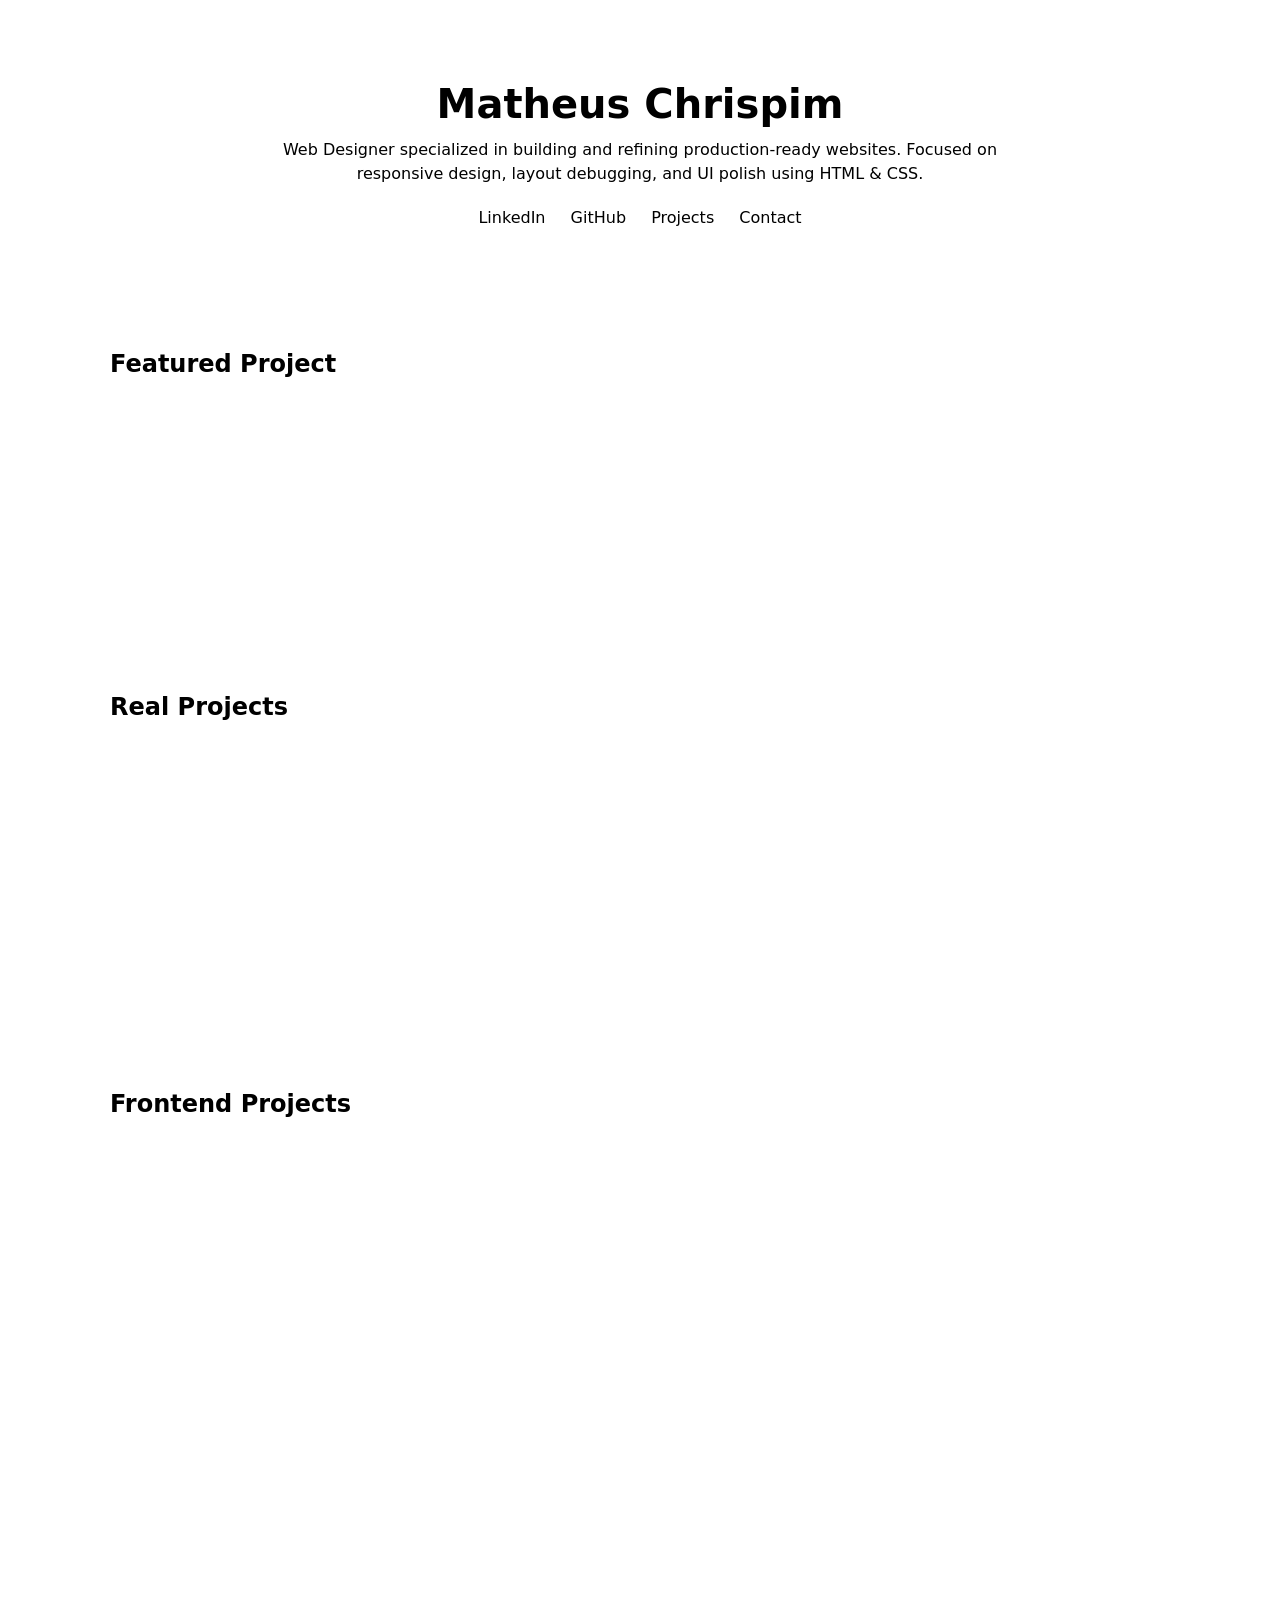
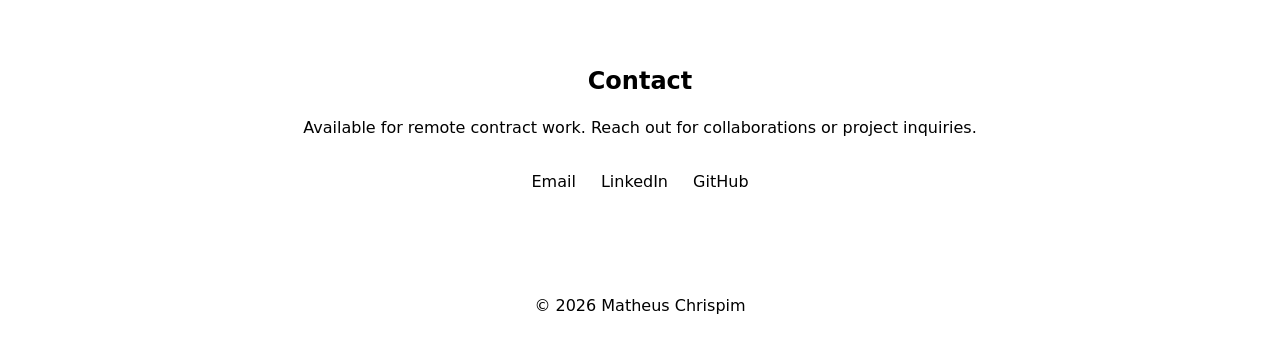
==== index.html @ 606d439c "primeira versão" ====
<!DOCTYPE html>
<html lang="en">
<head>
  <meta charset="UTF-8" />
  <meta name="viewport" content="width=device-width, initial-scale=1.0" />
  <meta name="description" content="Matheus Chrispim - Web Designer focused on production-ready websites, responsive layouts and UI refinement using HTML and CSS." />

  <!-- Favicon -->
  <link rel="icon" href="assets/icons/favicon.ico" />

  <!-- CSS (modular structure) -->
  <link rel="stylesheet" href="styles/main.css" />

  <title>Matheus Chrispim | Web Designer</title>
</head>
<body>

  <!-- HEADER / HERO -->
  <header class="header">
    <div class="header-inner">
      <h1 class="title">Matheus Chrispim</h1>
      <p class="subtitle">
        Web Designer specialized in building and refining production-ready websites.
        Focused on responsive design, layout debugging, and UI polish using HTML & CSS.
      </p>

      <nav class="nav">
        <a href="https://www.linkedin.com/in/SEU-LINK-AQUI" target="_blank" rel="noopener noreferrer">LinkedIn</a>
        <a href="https://github.com/matheuschrispim" target="_blank" rel="noopener noreferrer">GitHub</a>
        <a href="#projects">Projects</a>
        <a href="#contact">Contact</a>
      </nav>
    </div>
  </header>

  <main>

    <!-- FEATURED PROJECT -->
    <section class="section" id="featured">
      <div class="container">
        <h2>Featured Project</h2>

        <article class="card featured">
          <div class="card-content">
            <h3>Custom Video Player</h3>
            <p>
              Custom frontend component designed to provide controlled playback
              experience and user interaction monitoring.
            </p>

            <ul>
              <li>Custom video controls interface</li>
              <li>User interaction and playback tracking</li>
              <li>Responsive layout for multiple screen sizes</li>
            </ul>

            <div class="card-actions">
              <a href="#" target="_blank" rel="noopener">Live Demo</a>
              <a href="#" target="_blank" rel="noopener">View Code</a>
            </div>
          </div>
        </article>
      </div>
    </section>

    <!-- REAL PROJECTS -->
    <section class="section" id="projects">
      <div class="container">
        <h2>Real Projects</h2>

        <div class="grid">

          <article class="card">
            <img src="assets/images/projects/mundo-fisiologia.png" alt="Mundo Fisiologia preview" class="project-image" />
            <h3>Mundo Fisiologia</h3>
            <p>Client website built using Wix platform.</p>

            <ul>
              <li>Layout structuring and content organization</li>
              <li>Improved readability and visual hierarchy</li>
              <li>Responsive adjustments and UI refinements</li>
            </ul>

            <div class="card-actions">
              <a href="#" target="_blank" rel="noopener">View Website</a>
            </div>
          </article>

          <article class="card">
            <img src="assets/images/projects/microbicherio.png" alt="Microbicherio preview" class="project-image" />
            <h3>Microbicherio</h3>
            <p>Website created with limited brand assets.</p>

            <ul>
              <li>Typography and color system definition</li>
              <li>Layout structuring and section organization</li>
              <li>Consistency and usability improvements</li>
            </ul>

            <div class="card-actions">
              <a href="#" target="_blank" rel="noopener">View Website</a>
            </div>
          </article>

        </div>
      </div>
    </section>

    <!-- FRONTEND PROJECTS -->
    <section class="section">
      <div class="container">
        <h2>Frontend Projects</h2>

        <div class="grid">

          <article class="card">
            <h3>SWOT Analysis</h3>
            <p>Structured layout with clear hierarchy.</p>
            <ul>
              <li>HTML and CSS layout</li>
              <li>Responsive behavior</li>
              <li>Spacing and alignment refinement</li>
            </ul>
            <div class="card-actions">
              <a href="https://matheuschrispim.github.io/Analise-Swot/" target="_blank" rel="noopener">Live</a>
              <a href="https://github.com/matheuschrispim/Analise-Swot" target="_blank" rel="noopener">Code</a>
            </div>
          </article>

          <article class="card">
            <h3>Travel Planner</h3>
            <p>Content-focused responsive layout.</p>
            <ul>
              <li>Content hierarchy improvement</li>
              <li>Mobile-first adjustments</li>
              <li>Layout consistency</li>
            </ul>
            <div class="card-actions">
              <a href="https://matheuschrispim.github.io/Roteiro-de-Viagem/" target="_blank" rel="noopener">Live</a>
              <a href="https://github.com/matheuschrispim/Roteiro-de-Viagem" target="_blank" rel="noopener">Code</a>
            </div>
          </article>

          <article class="card">
            <h3>Product Preview Card</h3>
            <p>Modern UI component.</p>
            <ul>
              <li>Flexbox layout</li>
              <li>Responsive structure</li>
              <li>UI refinement</li>
            </ul>
            <div class="card-actions">
              <a href="https://matheuschrispim.github.io/Product-Preview-Card/" target="_blank" rel="noopener">Live</a>
              <a href="https://github.com/matheuschrispim/Product-Preview-Card" target="_blank" rel="noopener">Code</a>
            </div>
          </article>

          <article class="card">
            <h3>Results Summary</h3>
            <p>Data-driven interface.</p>
            <ul>
              <li>Visual hierarchy</li>
              <li>Component structuring</li>
              <li>Responsive layout</li>
            </ul>
            <div class="card-actions">
              <a href="https://matheuschrispim.github.io/Result-Sumary/" target="_blank" rel="noopener">Live</a>
              <a href="https://github.com/matheuschrispim/Result-Sumary" target="_blank" rel="noopener">Code</a>
            </div>
          </article>

          <article class="card">
            <h3>QR Code Component</h3>
            <p>Minimal responsive component.</p>
            <ul>
              <li>Alignment and spacing</li>
              <li>Clean UI structure</li>
              <li>Mobile optimization</li>
            </ul>
            <div class="card-actions">
              <a href="https://matheuschrispim.github.io/qr-code-component/" target="_blank" rel="noopener">Live</a>
              <a href="https://github.com/matheuschrispim/qr-code-component" target="_blank" rel="noopener">Code</a>
            </div>
          </article>

          <article class="card">
            <h3>The Last of Us UI</h3>
            <p>Styled interface inspired by game UI.</p>
            <ul>
              <li>Custom styling</li>
              <li>Layout structuring</li>
              <li>Visual identity adaptation</li>
            </ul>
            <div class="card-actions">
              <a href="https://matheuschrispim.github.io/projeto-the-las-of-us/" target="_blank" rel="noopener">Live</a>
              <a href="https://github.com/matheuschrispim/projeto-the-las-of-us" target="_blank" rel="noopener">Code</a>
            </div>
          </article>

        </div>
      </div>
    </section>

    <!-- CONTACT -->
    <section id="contact" class="section contact">
      <div class="container">
        <h2>Contact</h2>
        <p>
          Available for remote contract work. Reach out for collaborations or project inquiries.
        </p>

        <div class="contact-links">
          <a href="mailto:matheuss.chrispim@gmail.com">Email</a>
          <a href="https://www.linkedin.com/in/SEU-LINK-AQUI" target="_blank" rel="noopener noreferrer">LinkedIn</a>
          <a href="https://github.com/matheuschrispim" target="_blank" rel="noopener noreferrer">GitHub</a>
        </div>
      </div>
    </section>

  </main>

  <footer class="footer">
    <p>© 2026 Matheus Chrispim</p>
  </footer>

  <!-- JS -->
  <script src="scripts/main.js" defer></script>

</body>
</html>
---- styles/main.css ----
/* styles/main.css */

/* Imports (order matters) */
@import url('./variables.css');
@import url('./components.css');

/* Base / Reset */
* {
  box-sizing: border-box;
}

html, body {
  margin: 0;
  padding: 0;
}

body {
  font-family: system-ui, -apple-system, Segoe UI, Roboto, Arial, sans-serif;
  background: var(--color-bg);
  color: var(--color-text);
  line-height: 1.5;
  -webkit-font-smoothing: antialiased;
}

img {
  max-width: 100%;
  display: block;
}

a {
  color: var(--color-primary);
  text-decoration: none;
  transition: color 0.2s ease;
}

a:hover {
  color: var(--color-primary-light);
}

/* Layout */
.container {
  width: 100%;
  max-width: 1100px;
  margin: 0 auto;
  padding: 0 20px;
}

.section {
  padding: 60px 0;
}

h1, h2, h3 {
  margin: 0 0 10px;
  line-height: 1.2;
}

h2 {
  margin-bottom: 20px;
}

p {
  margin: 0 0 10px;
  color: var(--color-text-muted);
}

ul {
  margin: 10px 0;
  padding-left: 18px;
}

/* Header */
.header {
  padding: 80px 20px 60px;
  text-align: center;
}

.header-inner {
  max-width: 800px;
  margin: 0 auto;
}

.title {
  font-size: 2.5rem;
}

.subtitle {
  margin-top: 10px;
  color: var(--color-text-muted);
}

.nav {
  margin-top: 20px;
}

.nav a {
  margin: 0 10px;
  font-weight: 500;
}

/* Grid */
.grid {
  display: grid;
  grid-template-columns: repeat(auto-fit, minmax(260px, 1fr));
  gap: 20px;
}

/* Cards (layout-level adjustments) */
.card {
  display: flex;
  flex-direction: column;
  justify-content: space-between;
  height: 100%;
}

.card-actions {
  margin-top: 15px;
  display: flex;
  gap: 10px;
}

.project-image {
  border-radius: 8px;
  margin-bottom: 10px;
}

/* Featured */
.featured {
  border: 1px solid var(--color-primary);
  background: linear-gradient(145deg, var(--color-card), var(--color-bg));
}

/* Contact */
.contact {
  text-align: center;
}

.contact-links {
  margin-top: 20px;
}

.contact-links a {
  display: inline-block;
  margin: 10px;
}

/* Footer */
.footer {
  text-align: center;
  padding: 30px 20px;
  color: var(--color-text-muted);
}

/* Utilities */
.hidden {
  display: none;
}

/* Responsive tweaks */
@media (max-width: 600px) {
  .title {
    font-size: 2rem;
  }

  .section {
    padding: 40px 0;
  }
}
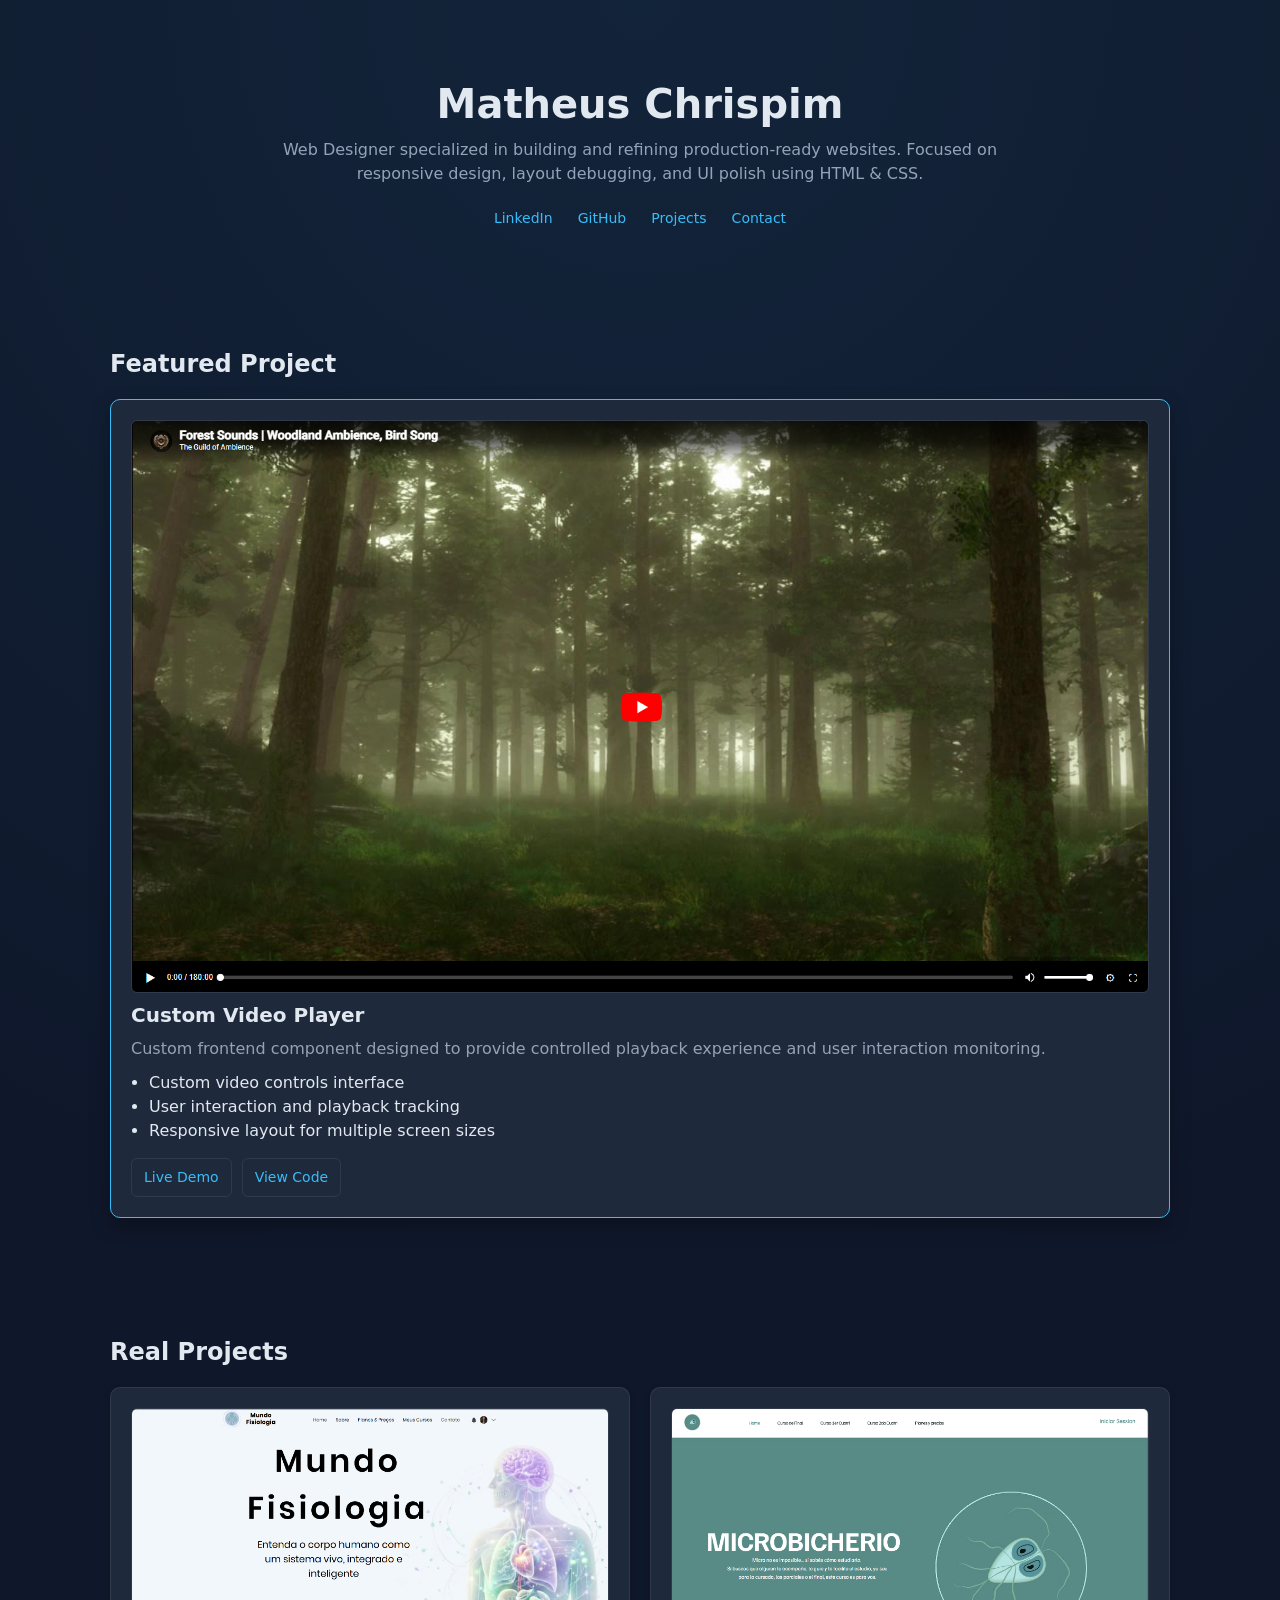
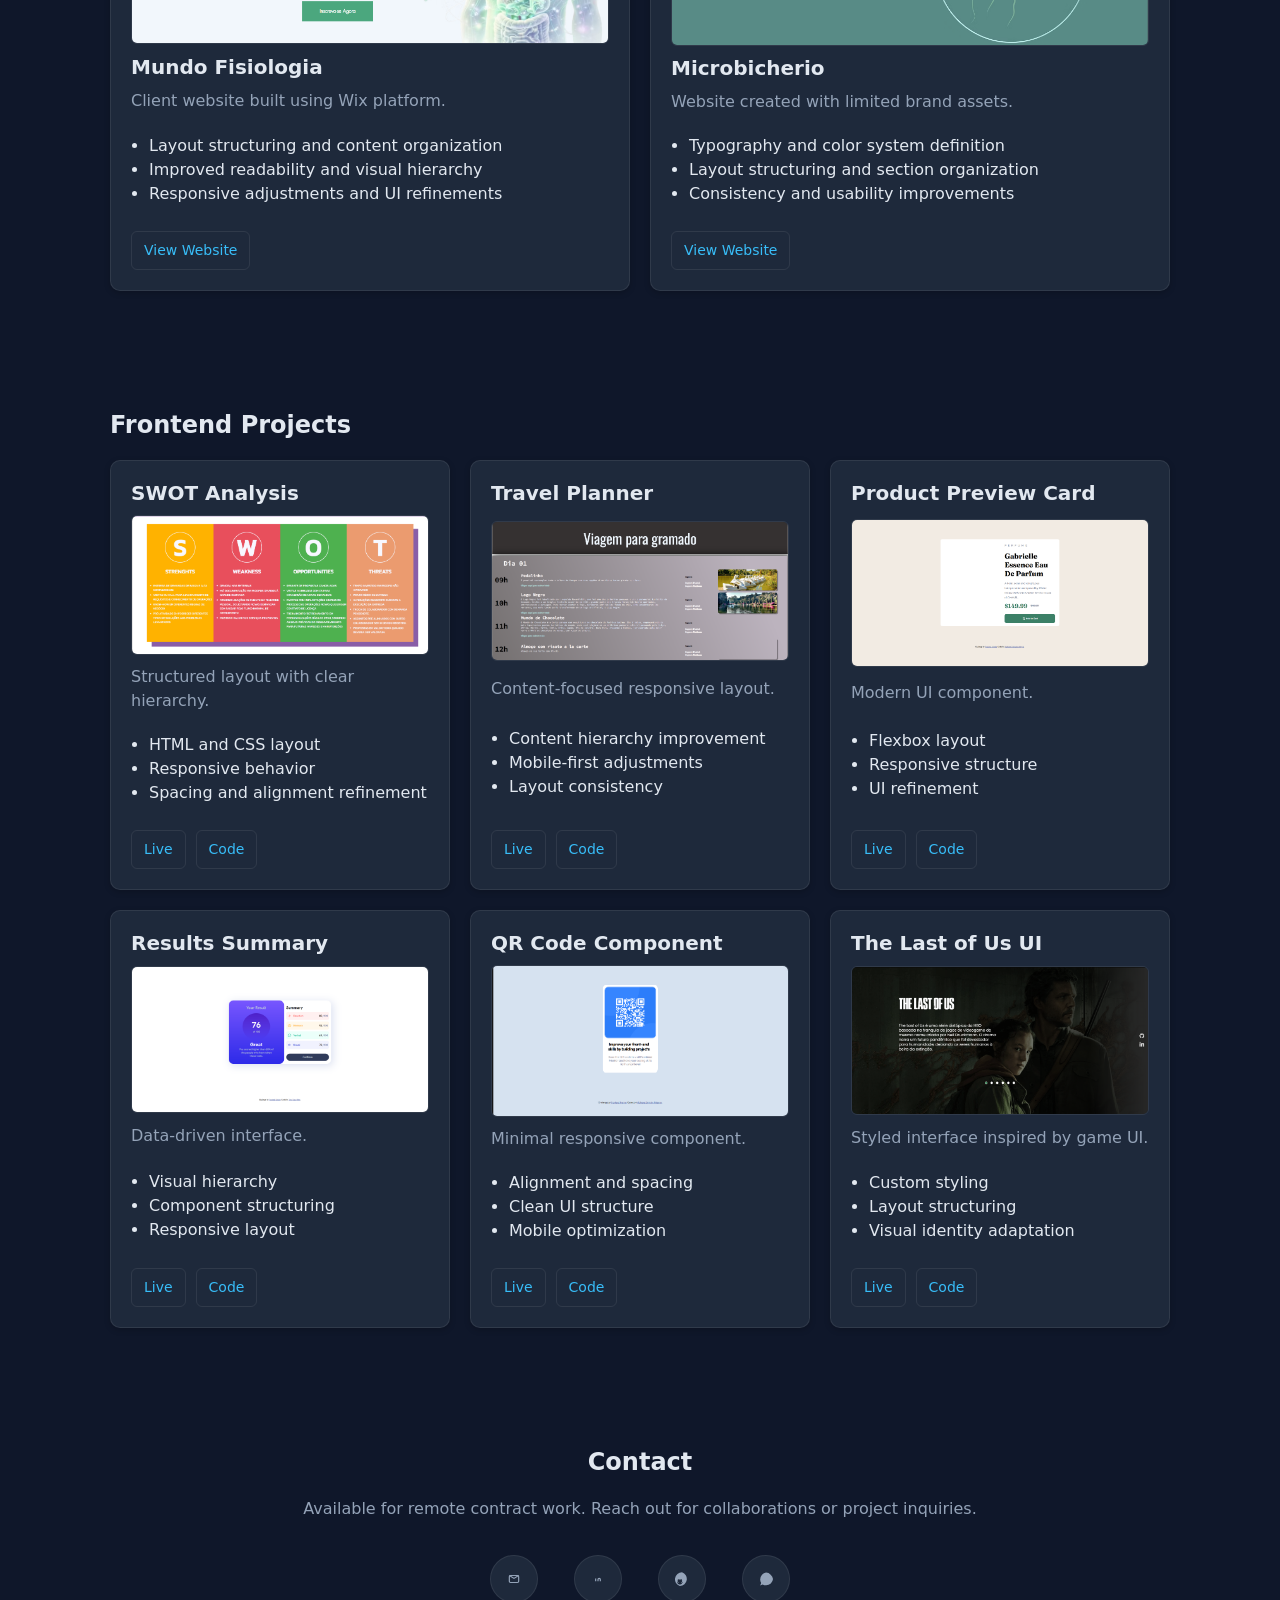
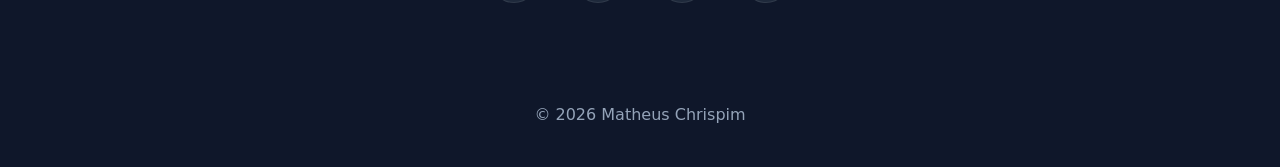
==== commit 5bea3aa5: "adicionando imagens de projetos no portfolio" ====
--- a/index.html
+++ b/index.html
@@ -5,11 +5,14 @@
   <meta name="viewport" content="width=device-width, initial-scale=1.0" />
   <meta name="description" content="Matheus Chrispim - Web Designer focused on production-ready websites, responsive layouts and UI refinement using HTML and CSS." />
 
-  <!-- Favicon -->
+
   <link rel="icon" href="assets/icons/favicon.ico" />
 
-  <!-- CSS (modular structure) -->
+
   <link rel="stylesheet" href="styles/main.css" />
+  <link rel="stylesheet" href="styles/variable.css"/>
+  <link rel="stylesheet" href="styles/component.css"/>
+  <link rel="stylesheet" href="styles/project.css"/>
 
   <title>Matheus Chrispim | Web Designer</title>
 </head>
@@ -25,7 +28,7 @@
       </p>
 
       <nav class="nav">
-        <a href="https://www.linkedin.com/in/SEU-LINK-AQUI" target="_blank" rel="noopener noreferrer">LinkedIn</a>
+        <a href="https://www.linkedin.com/in/matheus-chrispim-pelegrin/" target="_blank" rel="noopener noreferrer">LinkedIn</a>
         <a href="https://github.com/matheuschrispim" target="_blank" rel="noopener noreferrer">GitHub</a>
         <a href="#projects">Projects</a>
         <a href="#contact">Contact</a>
@@ -41,6 +44,12 @@
         <h2>Featured Project</h2>
 
         <article class="card featured">
+          <img 
+            src="assets/imgs/playerPreview.png" 
+            alt="Custom Video Player Preview"
+            class="project-image"
+          />
+
           <div class="card-content">
             <h3>Custom Video Player</h3>
             <p>
@@ -55,8 +64,8 @@
             </ul>
 
             <div class="card-actions">
-              <a href="#" target="_blank" rel="noopener">Live Demo</a>
-              <a href="#" target="_blank" rel="noopener">View Code</a>
+              <a href="https://matheuschrispim.github.io/VideoPlayerForWix/" target="_blank" rel="noopener">Live Demo</a>
+              <a href="https://github.com/MatheusChrispim/VideoPlayerForWix" target="_blank" rel="noopener">View Code</a>
             </div>
           </div>
         </article>
@@ -71,7 +80,7 @@
         <div class="grid">
 
           <article class="card">
-            <img src="assets/images/projects/mundo-fisiologia.png" alt="Mundo Fisiologia preview" class="project-image" />
+            <img src="assets/imgs/mundoFisiologia.png" alt="Mundo Fisiologia preview" class="project-image" />
             <h3>Mundo Fisiologia</h3>
             <p>Client website built using Wix platform.</p>
 
@@ -82,12 +91,12 @@
             </ul>
 
             <div class="card-actions">
-              <a href="#" target="_blank" rel="noopener">View Website</a>
-            </div>
-          </article>
-
-          <article class="card">
-            <img src="assets/images/projects/microbicherio.png" alt="Microbicherio preview" class="project-image" />
+              <a href="https://mundoFisiologia.com" target="_blank" rel="noopener">View Website</a>
+            </div>
+          </article>
+
+          <article class="card">
+            <img src="assets/imgs/microbicherio.png" alt="Microbicherio preview" class="project-image" />
             <h3>Microbicherio</h3>
             <p>Website created with limited brand assets.</p>
 
@@ -98,7 +107,7 @@
             </ul>
 
             <div class="card-actions">
-              <a href="#" target="_blank" rel="noopener">View Website</a>
+              <a href="https://microbicherio.com" target="_blank" rel="noopener">View Website</a>
             </div>
           </article>
 
@@ -113,8 +122,16 @@
 
         <div class="grid">
 
+
           <article class="card">
             <h3>SWOT Analysis</h3>
+              <img 
+                src="assets/imgs/swot.png" 
+                alt="Project preview"
+                class="project-image"
+              />            
+
+
             <p>Structured layout with clear hierarchy.</p>
             <ul>
               <li>HTML and CSS layout</li>
@@ -129,6 +146,12 @@
 
           <article class="card">
             <h3>Travel Planner</h3>
+              <img 
+                src="assets/imgs/travel planner.png" 
+                alt="Project preview"
+                class="project-image"
+              />   
+
             <p>Content-focused responsive layout.</p>
             <ul>
               <li>Content hierarchy improvement</li>
@@ -142,7 +165,13 @@
           </article>
 
           <article class="card">
+            
             <h3>Product Preview Card</h3>
+              <img 
+                src="assets/imgs/product.png" 
+                alt="Project preview"
+                class="project-image"
+              />   
             <p>Modern UI component.</p>
             <ul>
               <li>Flexbox layout</li>
@@ -157,6 +186,11 @@
 
           <article class="card">
             <h3>Results Summary</h3>
+              <img 
+                src="assets/imgs/summary results.png" 
+                alt="Project preview"
+                class="project-image"
+              />   
             <p>Data-driven interface.</p>
             <ul>
               <li>Visual hierarchy</li>
@@ -171,6 +205,11 @@
 
           <article class="card">
             <h3>QR Code Component</h3>
+              <img 
+                src="assets/imgs/qr-component.png" 
+                alt="Project preview"
+                class="project-image"
+              />               
             <p>Minimal responsive component.</p>
             <ul>
               <li>Alignment and spacing</li>
@@ -185,6 +224,11 @@
 
           <article class="card">
             <h3>The Last of Us UI</h3>
+              <img 
+                src="assets/imgs/the last of us preview.png" 
+                alt="Project preview"
+                class="project-image"
+              />               
             <p>Styled interface inspired by game UI.</p>
             <ul>
               <li>Custom styling</li>
@@ -209,11 +253,40 @@
           Available for remote contract work. Reach out for collaborations or project inquiries.
         </p>
 
-        <div class="contact-links">
-          <a href="mailto:matheuss.chrispim@gmail.com">Email</a>
-          <a href="https://www.linkedin.com/in/SEU-LINK-AQUI" target="_blank" rel="noopener noreferrer">LinkedIn</a>
-          <a href="https://github.com/matheuschrispim" target="_blank" rel="noopener noreferrer">GitHub</a>
-        </div>
+      <div class="contact-links">
+
+        <!-- Email -->
+        <a href="mailto:matheuss.chrispim@gmail.com" target="_blank" aria-label="Email">
+        <svg viewBox="0 0 24 24" class="icon">
+          <path d="M4 4h16v16H4z" fill="none"/>
+          <path d="M4 6l8 5 8-5" fill="none" stroke="currentColor" stroke-width="2"/>
+          <rect x="4" y="6" width="16" height="12" rx="2" ry="2" fill="none" stroke="currentColor" stroke-width="2"/>
+        </svg>
+        </a>
+
+        <!-- LinkedIn -->
+        <a href="https://www.linkedin.com/in/matheus-chrispim-pelegrin/" target="_blank" rel="noopener noreferrer" aria-label="LinkedIn">
+          <svg viewBox="0 0 24 24" class="icon">
+            <path d="M4 4h16v16H4z" fill="none"/>
+            <path d="M8 11v5M8 8v.01M12 16v-3a2 2 0 114 0v3" fill="none" stroke="currentColor" stroke-width="2"/>
+          </svg>
+        </a>
+
+        <!-- GitHub -->
+        <a href="https://github.com/matheuschrispim" target="_blank" rel="noopener noreferrer" aria-label="GitHub">
+          <svg viewBox="0 0 24 24" class="icon">
+            <path fill="currentColor" d="M12 .5a12 12 0 00-3.8 23.4c.6.1.8-.2.8-.6v-2c-3.3.7-4-1.5-4-1.5-.5-1.2-1.3-1.5-1.3-1.5-1-.7.1-.7.1-.7 1.1.1 1.7 1.1 1.7 1.1 1 .1.7-1.1.7-1.1-.9-.1-1.8-.5-1.8-2.1 0-.5.2-1 .6-1.3-.1-.2-.3-.9.1-1.8 0 0 .5-.2 1.7.6a5.8 5.8 0 013.1 0c1.2-.8 1.7-.6 1.7-.6.4.9.2 1.6.1 1.8.4.3.6.8.6 1.3 0 1.6-.9 2-1.8 2.1 0 0-.3 1.2.7 1.1 0 0 .6-1 1.7-1.1 0 0 1.1 0 .1.7 0 0-.8.3-1.3 1.5 0 0-.7 2.2-4 1.5v2c0 .4.2.7.8.6A12 12 0 0012 .5z"/>
+          </svg>
+        </a>
+
+        <!-- WhatsApp -->
+        <a href="https://wa.me/5492210000000" target="_blank" aria-label="WhatsApp">
+          <svg viewBox="0 0 24 24" class="icon">
+            <path fill="currentColor" d="M20 4.5A11.8 11.8 0 0012.1 1 11.9 11.9 0 002 12.8a11.7 11.7 0 001.7 6.1L2 23l4.2-1.6a11.9 11.9 0 005.9 1.5h.1A11.9 11.9 0 0024 12a11.7 11.7 0 00-4-7.5z"/>
+          </svg>
+        </a>
+
+      </div>
       </div>
     </section>
 
@@ -224,7 +297,7 @@
   </footer>
 
   <!-- JS -->
-  <script src="scripts/main.js" defer></script>
+  <script src="scripts/mains.js" defer></script>
 
 </body>
 </html>
--- a/styles/main.css
+++ b/styles/main.css
@@ -1,9 +1,3 @@
-/* styles/main.css */
-
-/* Imports (order matters) */
-@import url('./variables.css');
-@import url('./components.css');
-
 /* Base / Reset */
 * {
   box-sizing: border-box;
@@ -16,7 +10,12 @@
 
 body {
   font-family: system-ui, -apple-system, Segoe UI, Roboto, Arial, sans-serif;
-  background: var(--color-bg);
+  background: radial-gradient(
+      circle at top,
+      rgba(56, 189, 248, 0.08),
+      transparent 40%
+    ),
+    var(--color-bg);
   color: var(--color-text);
   line-height: 1.5;
   -webkit-font-smoothing: antialiased;
--- a/styles/variable.css
+++ b/styles/variable.css
@@ -0,0 +1,42 @@
+:root {
+  /* Colors */
+  --color-bg: #0f172a;
+  --color-card: #1e293b;
+  --color-primary: #38bdf8;
+  --color-primary-light: #7dd3fc;
+  --color-text: #e2e8f0;
+  --color-text-muted: #94a3b8;
+  --color-border: rgba(255, 255, 255, 0.08);
+
+  /* Typography */
+  --font-family-base: system-ui, -apple-system, Segoe UI, Roboto, Arial, sans-serif;
+  --font-size-sm: 0.875rem;
+  --font-size-base: 1rem;
+  --font-size-lg: 1.25rem;
+  --font-size-xl: 2rem;
+
+  /* Spacing (8px system) */
+  --space-1: 4px;
+  --space-2: 8px;
+  --space-3: 12px;
+  --space-4: 16px;
+  --space-5: 20px;
+  --space-6: 24px;
+  --space-7: 32px;
+  --space-8: 40px;
+  --space-9: 60px;
+
+  /* Radius */
+  --radius-sm: 6px;
+  --radius-md: 10px;
+  --radius-lg: 16px;
+
+  /* Shadows */
+  --shadow-sm: 0 2px 6px rgba(0, 0, 0, 0.2);
+  --shadow-md: 0 8px 20px rgba(0, 0, 0, 0.3);
+  --shadow-lg: 0 12px 30px rgba(0, 0, 0, 0.4);
+
+  /* Transitions */
+  --transition-fast: 0.15s ease;
+  --transition-base: 0.25s ease
+}
--- a/styles/component.css
+++ b/styles/component.css
@@ -0,0 +1,145 @@
+/* Card Component*/
+.card {
+  background: var(--color-card);
+  border: 1px solid var(--color-border);
+  border-radius: var(--radius-md);
+  padding: var(--space-5);
+  box-shadow: var(--shadow-sm);
+
+  transition: transform var(--transition-base),
+              box-shadow var(--transition-base),
+              border-color var(--transition-base);
+
+  will-change: transform;
+}
+
+.card:hover {
+  transform: translateY(-6px);
+  box-shadow: var(--shadow-md);
+  border-color: var(--color-primary);
+}
+
+.card h3 {
+  font-size: var(--font-size-lg);
+}
+
+.card p {
+  font-size: var(--font-size-base);
+}
+
+/* Featured Card */
+.featured {
+  border: 1px solid var(--color-primary);
+  box-shadow: var(--shadow-md);
+}
+
+/*Button / Link Actions*/
+.card-actions a {
+  font-size: var(--font-size-sm);
+  padding: var(--space-2) var(--space-3);
+  border-radius: var(--radius-sm);
+  border: 1px solid var(--color-border);
+
+  transition: all var(--transition-fast);
+}
+
+.card-actions a:hover {
+  background: var(--color-primary);
+  color: #0f172a;
+  border-color: var(--color-primary);
+}
+
+/* Navigation Links*/
+.nav a {
+  position: relative;
+  font-size: var(--font-size-sm);
+}
+
+.nav a::after {
+  content: '';
+  position: absolute;
+  left: 0;
+  bottom: -4px;
+  width: 0%;
+  height: 2px;
+  background: var(--color-primary);
+
+  transition: width var(--transition-base);
+}
+
+.nav a:hover::after {
+  width: 100%;
+}
+
+/*Contact Links */
+.contact-links a {
+  border: 1px solid var(--color-border);
+  padding: var(--space-2) var(--space-4);
+  border-radius: var(--radius-md);
+
+  transition: all var(--transition-fast);
+}
+
+.contact-links a:hover {
+  background: var(--color-primary);
+  color: #0f172a;
+  border-color: var(--color-primary);
+}
+
+/* Image Styling*/
+.project-image {
+  border-radius: var(--radius-sm);
+  border: 1px solid var(--color-border);
+}
+
+/*Animation (Fade-in)*/
+.card {
+  opacity: 0;
+  transform: translateY(20px);
+}
+
+.card.visible {
+  opacity: 1;
+  transform: translateY(0);
+  transition: opacity var(--transition-slow), transform var(--transition-slow);
+}
+
+/*Focus Accessibility*/
+a:focus-visible {
+  outline: 2px solid var(--color-primary);
+  outline-offset: 2px;
+}
+
+.contact-links {
+  margin-top: 24px;
+  display: flex;
+  justify-content: center;
+  gap: 16px;
+}
+
+.contact-links a {
+  width: 48px;
+  height: 48px;
+  background: var(--color-card);
+  border: 1px solid var(--color-border);
+  border-radius: 50%;
+  display: flex;
+  align-items: center;
+  justify-content: center;
+
+  color: var(--color-text-muted);
+
+  transition: all 0.2s ease;
+}
+
+.contact-links a:hover {
+  background: var(--color-primary);
+  color: #0f172a;
+  transform: translateY(-3px);
+  box-shadow: 0 6px 16px rgba(0,0,0,0.3);
+}
+
+.icon {
+  width: 22px;
+  height: 22px;
+}
--- a/styles/project.css
+++ b/styles/project.css
@@ -0,0 +1,52 @@
+/* Page wrapper */
+.project-page {
+  padding-bottom: var(--space-9);
+}
+
+/* Hero links */
+.project-links {
+  margin-top: var(--space-4);
+  display: flex;
+  gap: var(--space-3);
+}
+
+.project-links a {
+  padding: var(--space-2) var(--space-4);
+  border: 1px solid var(--color-border);
+  border-radius: var(--radius-md);
+  font-size: var(--font-size-sm);
+  transition: var(--transition-fast);
+}
+
+.project-links a:hover {
+  background: var(--color-primary);
+  color: #0f172a;
+  border-color: var(--color-primary);
+}
+
+/* Preview */
+.project-preview {
+  margin-top: var(--space-4);
+  border-radius: var(--radius-md);
+  overflow: hidden;
+  border: 1px solid var(--color-border);
+  box-shadow: var(--shadow-sm);
+}
+
+/* Section spacing refinement */
+.project-page h2 {
+  margin-bottom: var(--space-3);
+}
+
+.project-page p {
+  max-width: 700px;
+}
+
+/* Lists */
+.project-page ul {
+  max-width: 700px;
+}
+
+.project-page li {
+  margin-bottom: var(--space-2);
+}
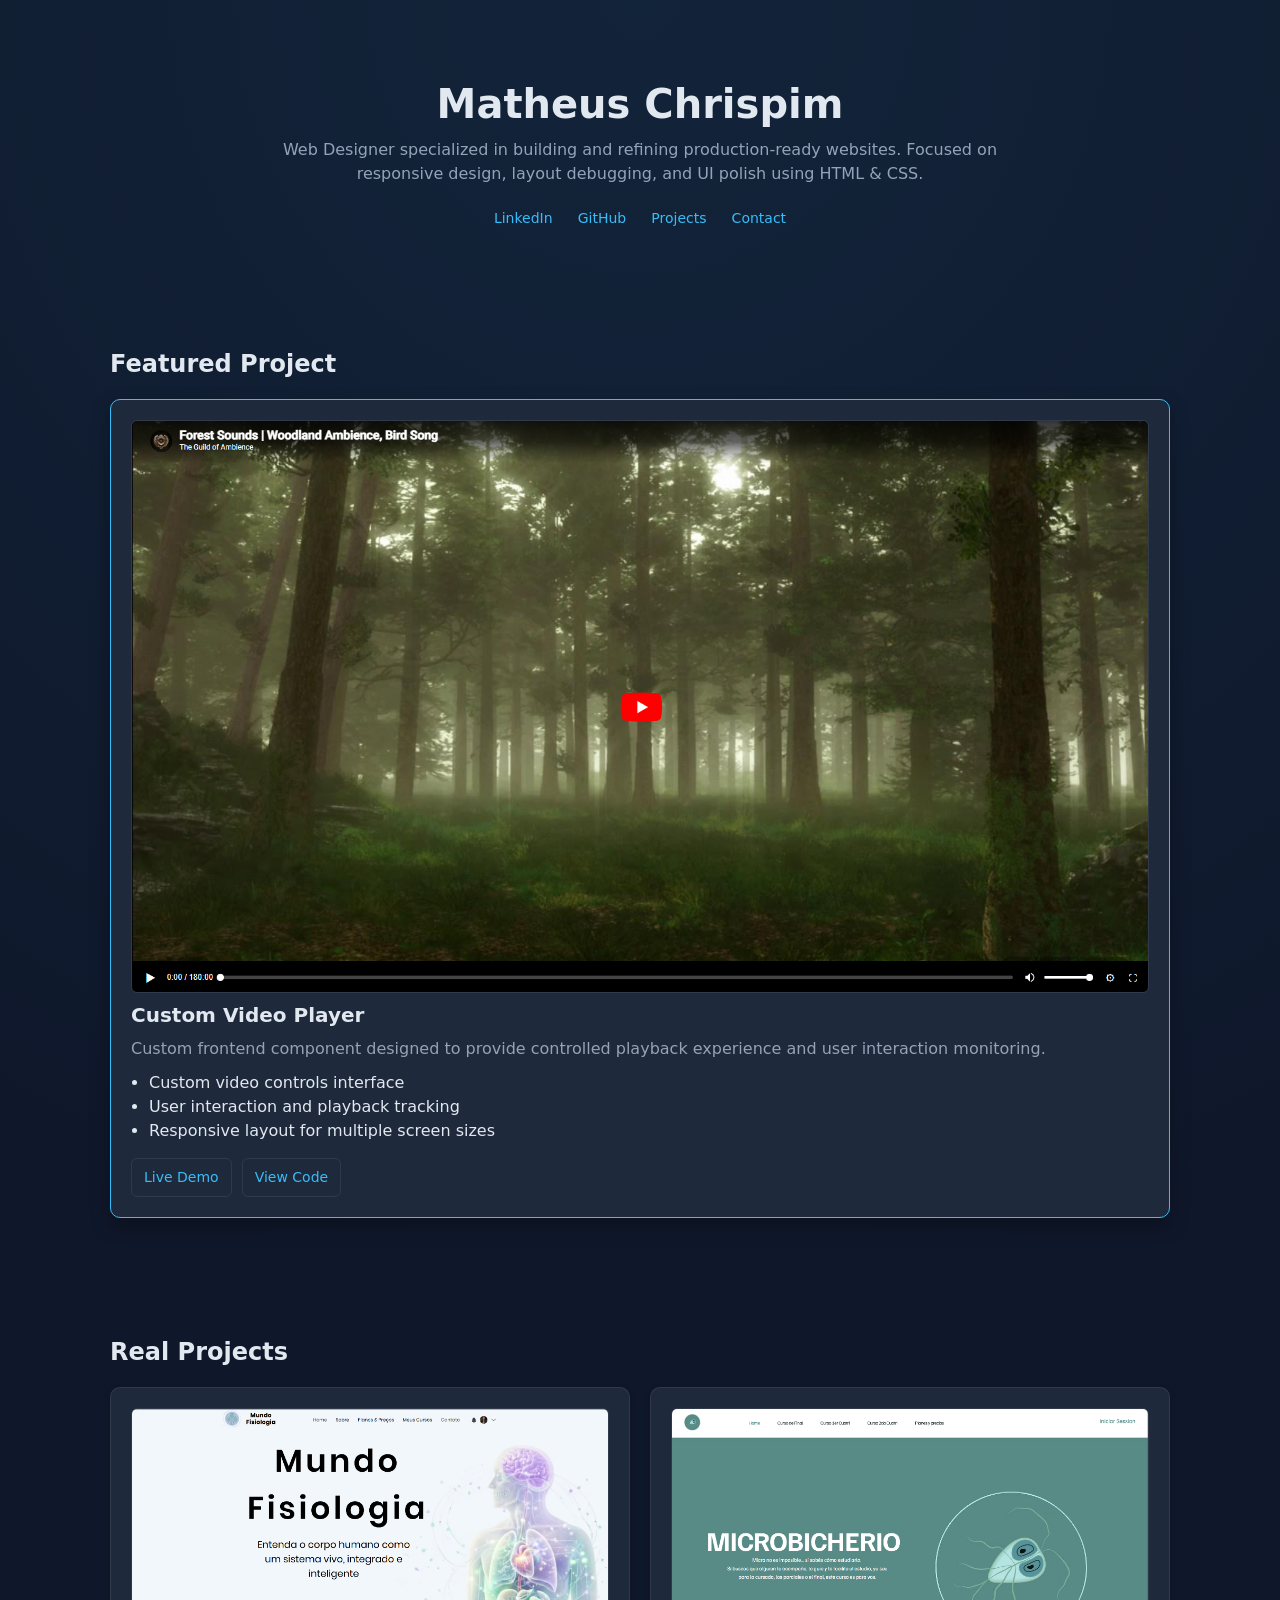
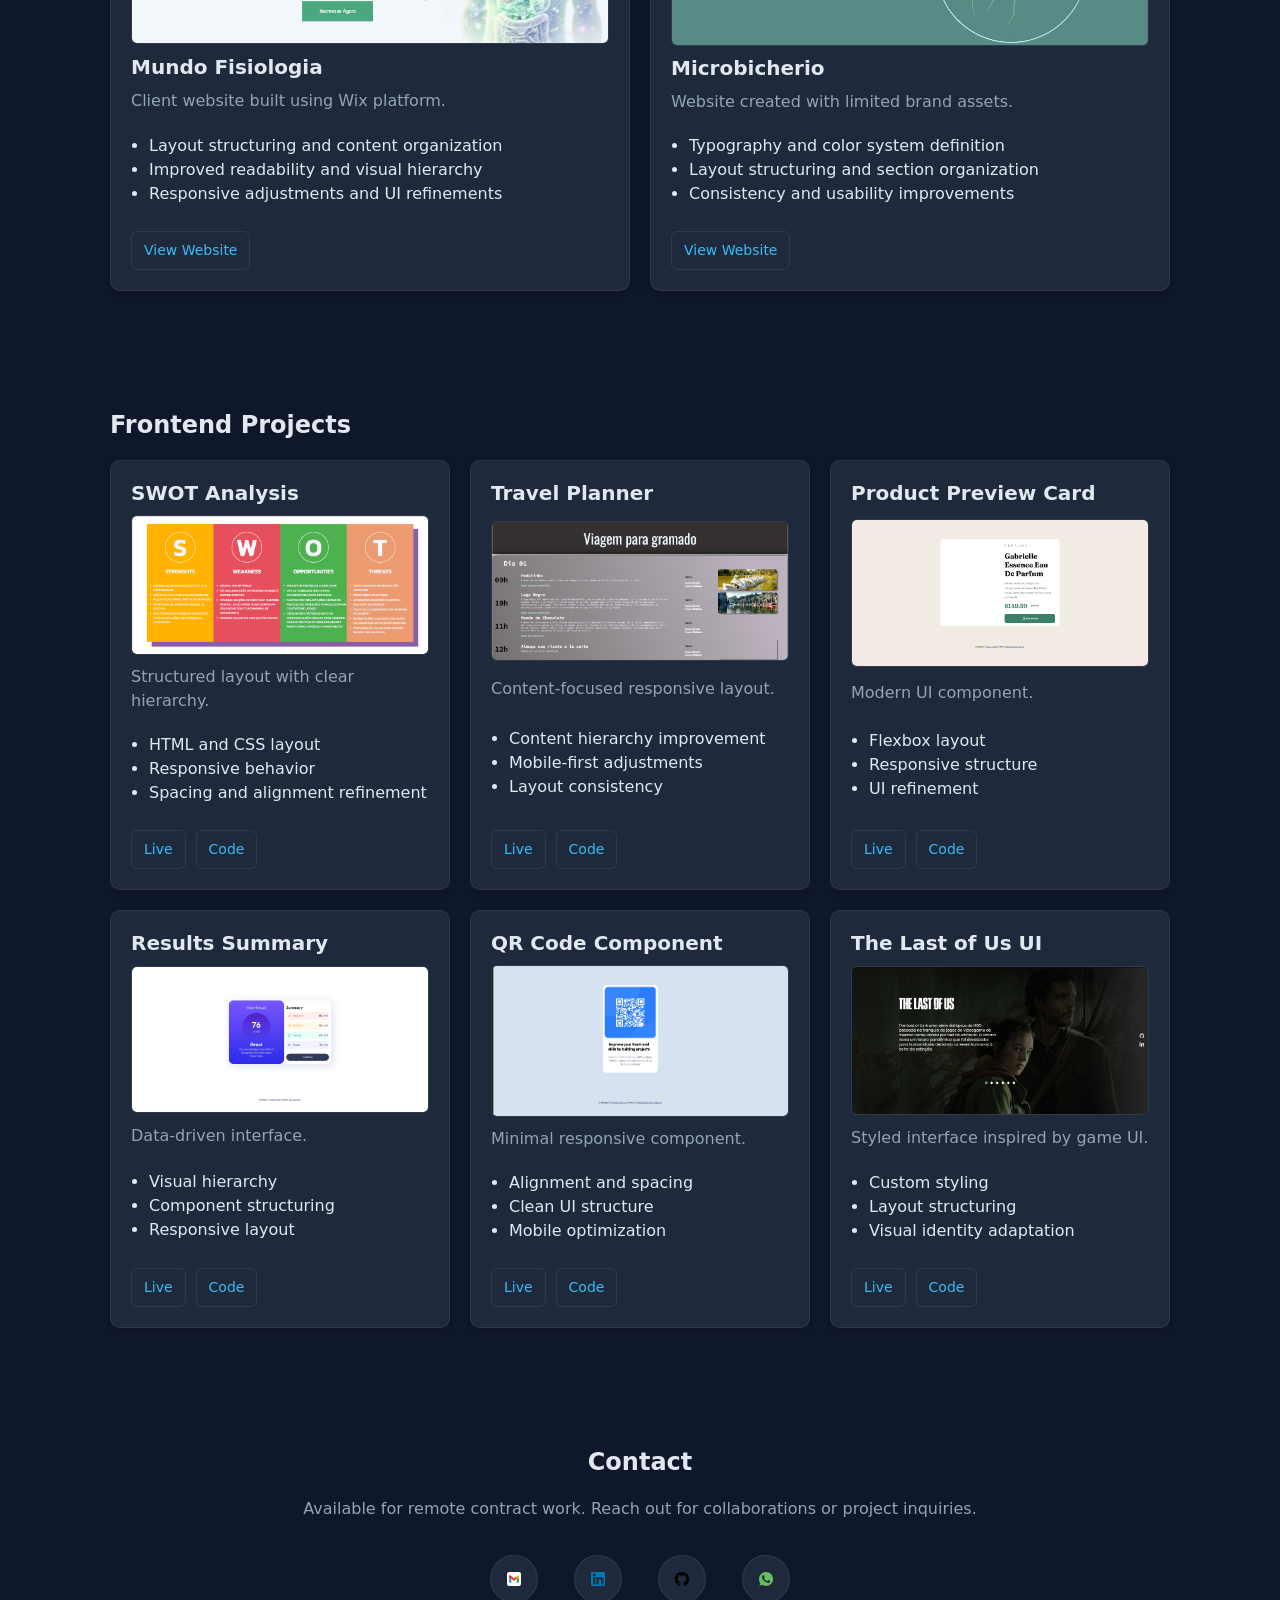
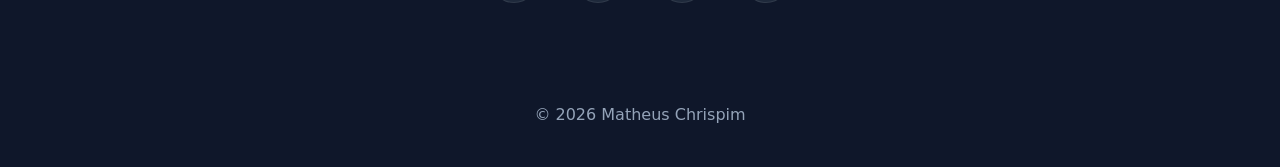
==== commit 5c15ffee: "atualizando svg icones" ====
--- a/index.html
+++ b/index.html
@@ -257,33 +257,22 @@
 
         <!-- Email -->
         <a href="mailto:matheuss.chrispim@gmail.com" target="_blank" aria-label="Email">
-        <svg viewBox="0 0 24 24" class="icon">
-          <path d="M4 4h16v16H4z" fill="none"/>
-          <path d="M4 6l8 5 8-5" fill="none" stroke="currentColor" stroke-width="2"/>
-          <rect x="4" y="6" width="16" height="12" rx="2" ry="2" fill="none" stroke="currentColor" stroke-width="2"/>
-        </svg>
+          <img src="assets/imgs/gmail-svgrepo-com.svg" alt="gmail-logo">
         </a>
 
         <!-- LinkedIn -->
         <a href="https://www.linkedin.com/in/matheus-chrispim-pelegrin/" target="_blank" rel="noopener noreferrer" aria-label="LinkedIn">
-          <svg viewBox="0 0 24 24" class="icon">
-            <path d="M4 4h16v16H4z" fill="none"/>
-            <path d="M8 11v5M8 8v.01M12 16v-3a2 2 0 114 0v3" fill="none" stroke="currentColor" stroke-width="2"/>
-          </svg>
+          <img src="assets/imgs/linkedin-svgrepo-com.svg" alt="linkedin-logo">
         </a>
 
         <!-- GitHub -->
         <a href="https://github.com/matheuschrispim" target="_blank" rel="noopener noreferrer" aria-label="GitHub">
-          <svg viewBox="0 0 24 24" class="icon">
-            <path fill="currentColor" d="M12 .5a12 12 0 00-3.8 23.4c.6.1.8-.2.8-.6v-2c-3.3.7-4-1.5-4-1.5-.5-1.2-1.3-1.5-1.3-1.5-1-.7.1-.7.1-.7 1.1.1 1.7 1.1 1.7 1.1 1 .1.7-1.1.7-1.1-.9-.1-1.8-.5-1.8-2.1 0-.5.2-1 .6-1.3-.1-.2-.3-.9.1-1.8 0 0 .5-.2 1.7.6a5.8 5.8 0 013.1 0c1.2-.8 1.7-.6 1.7-.6.4.9.2 1.6.1 1.8.4.3.6.8.6 1.3 0 1.6-.9 2-1.8 2.1 0 0-.3 1.2.7 1.1 0 0 .6-1 1.7-1.1 0 0 1.1 0 .1.7 0 0-.8.3-1.3 1.5 0 0-.7 2.2-4 1.5v2c0 .4.2.7.8.6A12 12 0 0012 .5z"/>
-          </svg>
+          <img src="assets/imgs/github-142-svgrepo-com.svg" alt="github-logo">
         </a>
 
         <!-- WhatsApp -->
         <a href="https://wa.me/5492210000000" target="_blank" aria-label="WhatsApp">
-          <svg viewBox="0 0 24 24" class="icon">
-            <path fill="currentColor" d="M20 4.5A11.8 11.8 0 0012.1 1 11.9 11.9 0 002 12.8a11.7 11.7 0 001.7 6.1L2 23l4.2-1.6a11.9 11.9 0 005.9 1.5h.1A11.9 11.9 0 0024 12a11.7 11.7 0 00-4-7.5z"/>
-          </svg>
+          <img src="assets/imgs/whatsapp-color-svgrepo-com.svg" alt="whatsapp-logo">
         </a>
 
       </div>
